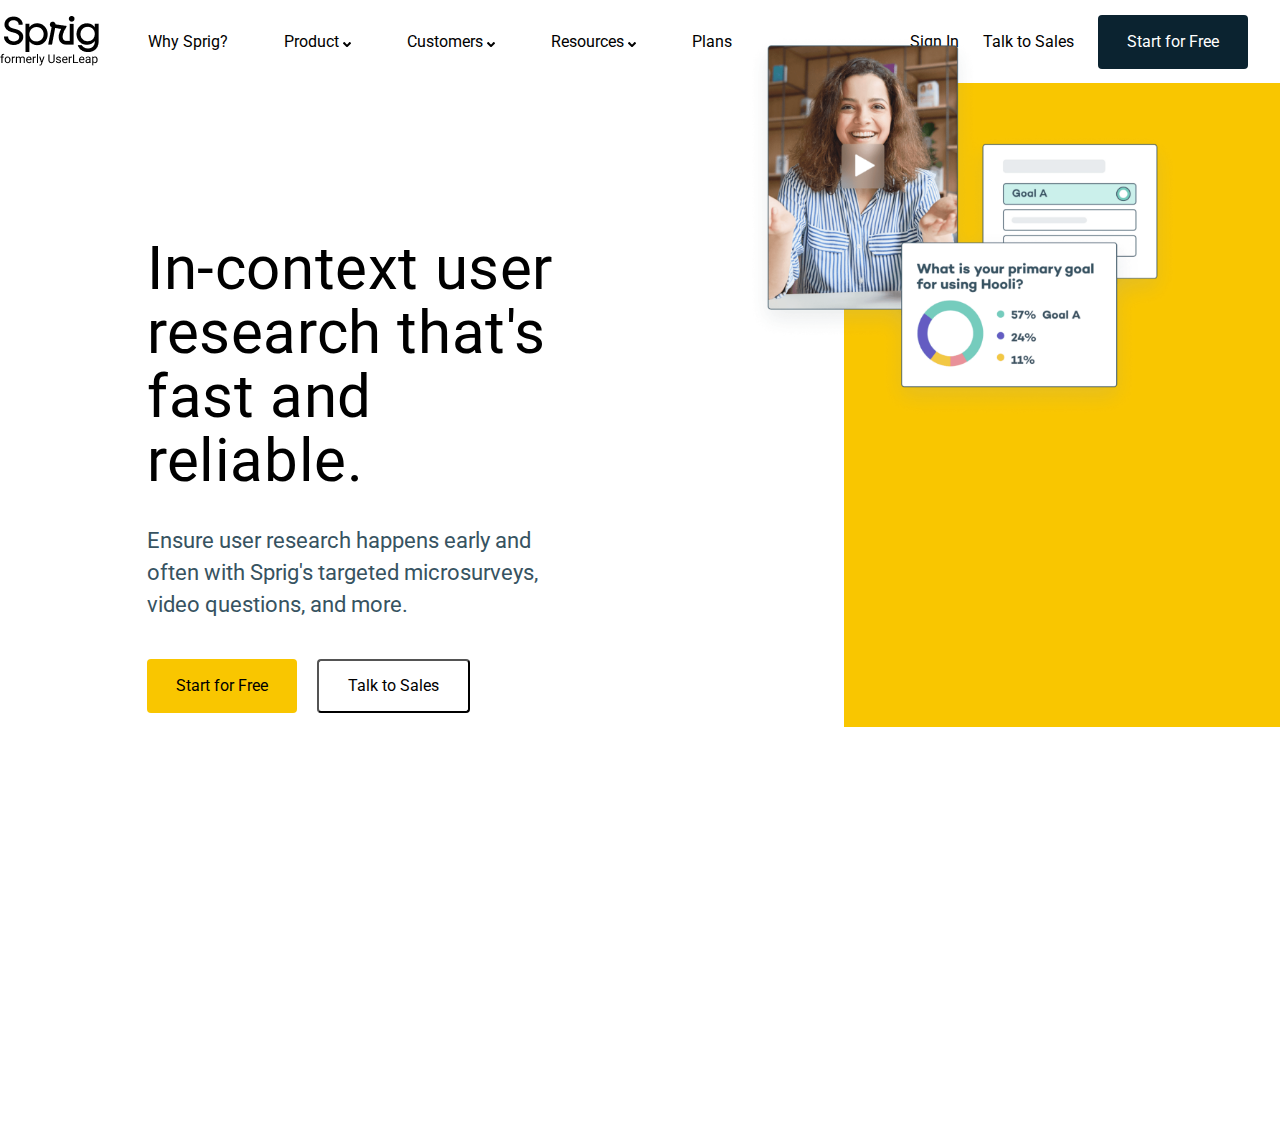
==== project1/index.html @ 2557f0ad "написал header" ====
<!doctype html>
<html lang="en">
<head>
    <meta charset="UTF-8">
    <meta name="viewport"
          content="width=device-width, user-scalable=no, initial-scale=1.0, maximum-scale=1.0, minimum-scale=1.0">
    <meta http-equiv="X-UA-Compatible" content="ie=edge">
    <title>Project_1</title>
    <link rel="preconnect" href="https://fonts.googleapis.com">
    <link rel="preconnect" href="https://fonts.gstatic.com" crossorigin>
    <link href="https://fonts.googleapis.com/css2?family=Roboto:ital,wght@0,300;0,400;0,500;0,700;0,900;1,300;1,400;1,700&display=swap" rel="stylesheet">
    <link rel="stylesheet" href="main.css">
</head>
<body>
    <header>
        <div class="top_bar">
            <div class="header_logo"><img src="icons/logo.png" alt="logo"></div>
            <nav class="nav_menu">
                <div class="nav_menu__item "><a href="#">Why Sprig?</a></div>
                <div class="nav_menu__item"><a href="#">Product <img src="icons/Vector.png" alt=""></a></div>
                <div class="nav_menu__item"><a href="#">Customers <img src="icons/Vector.png" alt=""></a></div>
                <div class="nav_menu__item"><a href="#">Resources <img src="icons/Vector.png" alt=""></a></div>
                <div class="nav_menu__item "><a href="#">Plans</a></div>
                <div class="nav_buttons">
                    <div class="nav_menu__item ">Sign In</div>
                    <div class="nav_menu__item ">Talk to Sales</div>
                    <button class="btn btn_start">Start for Free</button>
                </div>
            </nav>
        </div>
        </div>
        <div class="header_content">
            <div class="header_content__text">
                <h1 class="header_content__title ">In-context user research that's fast and reliable.</h1>
                <p class="text">Ensure user research happens early and often with Sprig's targeted microsurveys, video questions, and more.</p>
                <div class="content_buttons">
                    <button class="btn btn_content__start">Start for Free</button>
                    <button class="btn btn_sales">Talk to Sales</button>
                </div>
            </div>
            <div class="header_content__image">
                <div class="yellow"><img src="images/yellow.png" alt="yel.pic"></div>
                <div class="lady"><img src="images/lady.png" alt="lady"></div>
            </div>
        </div>
    </header>

</body>
</html>
---- project1/main.css ----
*{
    font-family: 'Roboto', sans-serif;
    margin: 0;
    padding: 0;
}

:root{
    --black-colore: #000;
}

.top_bar{
    height: 83px;
    display: flex;
    justify-content: space-between;
}

.header_logo{
    display: flex;
    align-items: center;
}

.nav_menu{
    display: flex;
    align-items: center;
    column-gap: 56px;
}

.nav_menu__item a {
    font-size: 16px;
    line-height: 24px;
    color: var(--black-colore);
    text-decoration: none;
}



.nav_buttons{
    margin-left: 122px;
    margin-right: 32px;
    display: flex;
    column-gap: 24px;
    align-items: center;

}

.btn{
    height: 54px;
    box-sizing: border-box;
    font-weight: normal;
    font-size: 16px;
    line-height: 24px;
    padding: 0 29px;
    border-radius: 4px;
    cursor: pointer;
}

.btn_start{
    background: #0B2330;
    border: none;
    box-sizing: border-box;
    color: white;

}

.header_content{
    display: flex;
    column-gap: 257px;

}

.header_content__text{
    padding-left: 147px;
    width: 440px;
    min-width: 440px;
}

.header_content__title{
    font-weight: normal;
    font-size: 60px;
    line-height: 64px;
    letter-spacing: 0.6px;
    color: --black-colore: #000;
    padding-top: 154px;

}

.text{
    font-weight: normal;
    font-size: 22px;
    line-height: 32px;
    color: #375361;
    padding-top: 32px;
    padding-bottom: 38px;

}

.btn_content__start{
    background: #F9C600;
    border: none;
    box-sizing: border-box;
    color: --black-colore: #000;
    margin-right: 16px;
}

.btn_sales{
    background: none;
    border: 1px solid --black-colore;
    box-sizing: border-box;
    color: --black-colore: #000;
}

.lady{
    position: relative;
    top: -700px;
    left: -100px;
}

.header_content__image{
    width: 600px;
}

.header_content__image img{
    width: 100%;
}
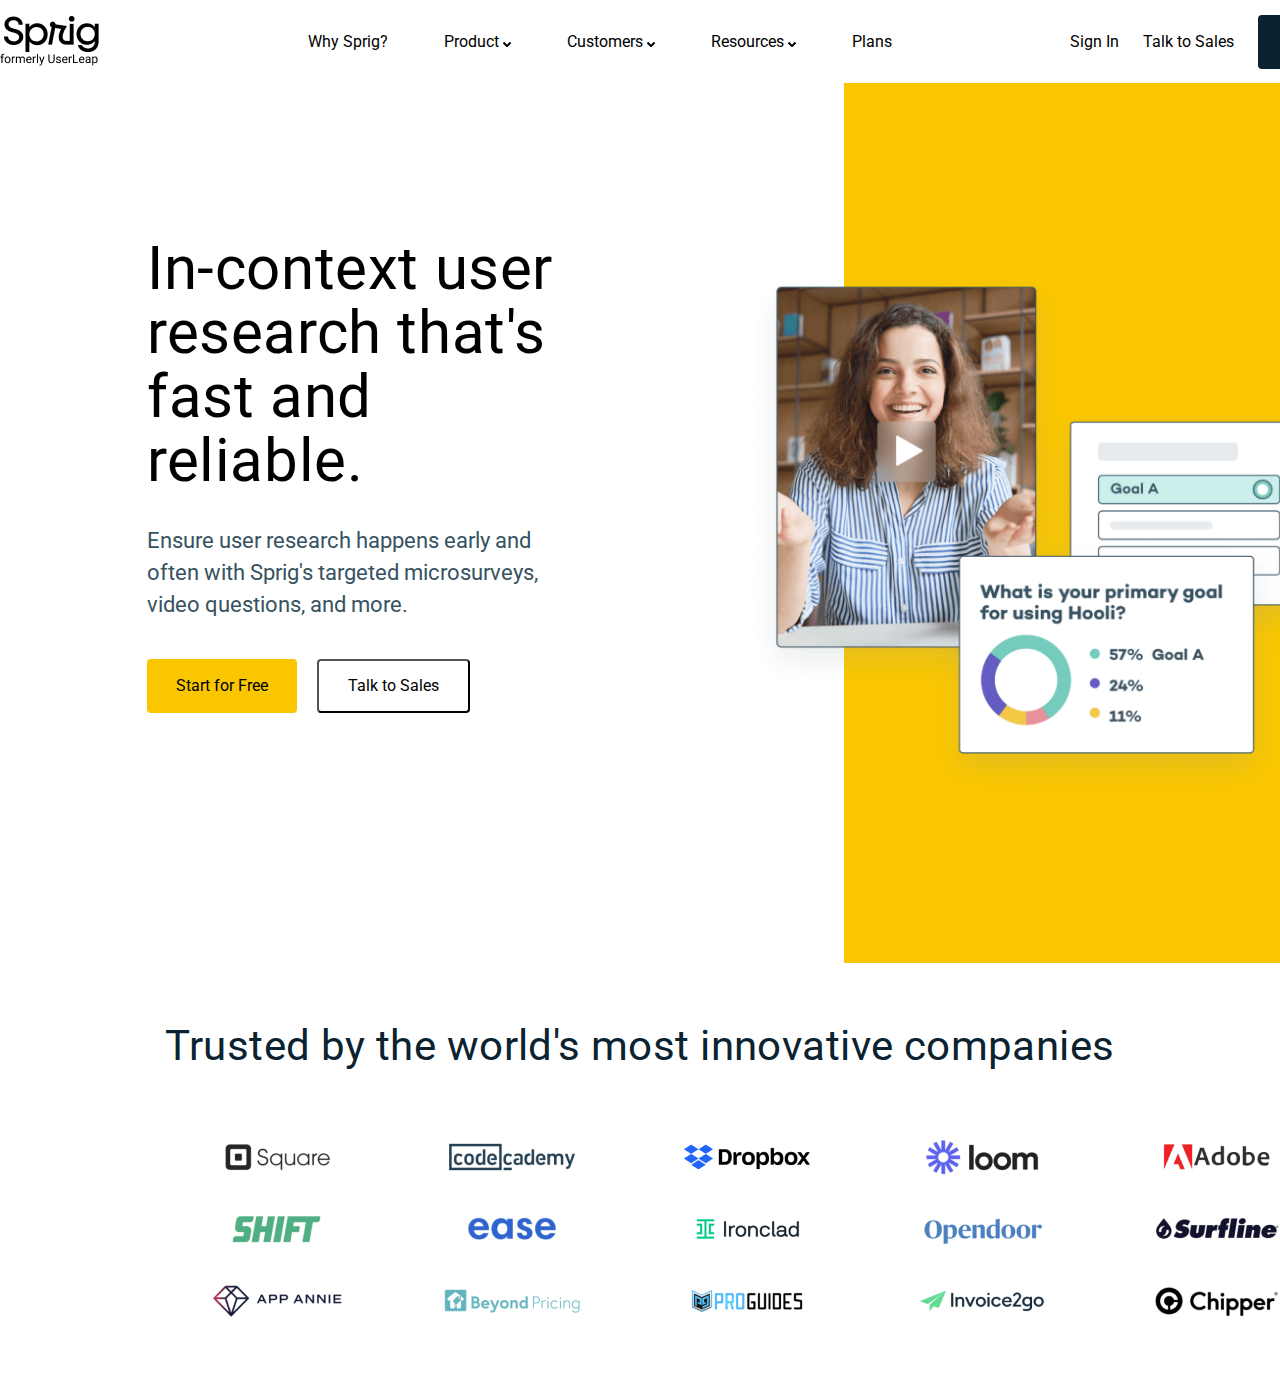
==== commit e9429f0e: "пишу логотипы" ====
--- a/project1/index.html
+++ b/project1/index.html
@@ -12,7 +12,7 @@
     <link rel="stylesheet" href="main.css">
 </head>
 <body>
-    <header>
+    <header class="header">
         <div class="top_bar">
             <div class="header_logo"><img src="icons/logo.png" alt="logo"></div>
             <nav class="nav_menu">
@@ -43,7 +43,17 @@
                 <div class="lady"><img src="images/lady.png" alt="lady"></div>
             </div>
         </div>
+
+
     </header>
+
+    <div class="container_logo">
+        <h2 class="container_logo__title">Trusted by the world's most innovative companies</h2>
+        <div class="container_logo__logo">
+            <img src="images/Frame.png" alt="">
+        </div>
+    </div>
+
 
 </body>
 </html>--- a/project1/main.css
+++ b/project1/main.css
@@ -8,6 +8,10 @@
     --black-colore: #000;
 }
 
+.header{
+    width: 1440px;
+    margin: 0 auto;
+}
 .top_bar{
     height: 83px;
     display: flex;
@@ -65,6 +69,7 @@
 .header_content{
     display: flex;
     column-gap: 257px;
+    height: 750px;
 
 }
 
@@ -115,6 +120,7 @@
     left: -100px;
 }
 
+
 .header_content__image{
     width: 600px;
 }
@@ -123,5 +129,23 @@
     width: 100%;
 }
 
+.container_logo__title{
+    font-weight: normal;
+    font-size: 42px;
+    line-height: 48px;
+    text-align: center;
+    letter-spacing: 0.42px;
+    color: #0B2330;
+    padding-top: 189px;
+
+}
+
+.container_logo__logo{
+    margin: 59px 175px;
+
+}
 
 
+
+
+
